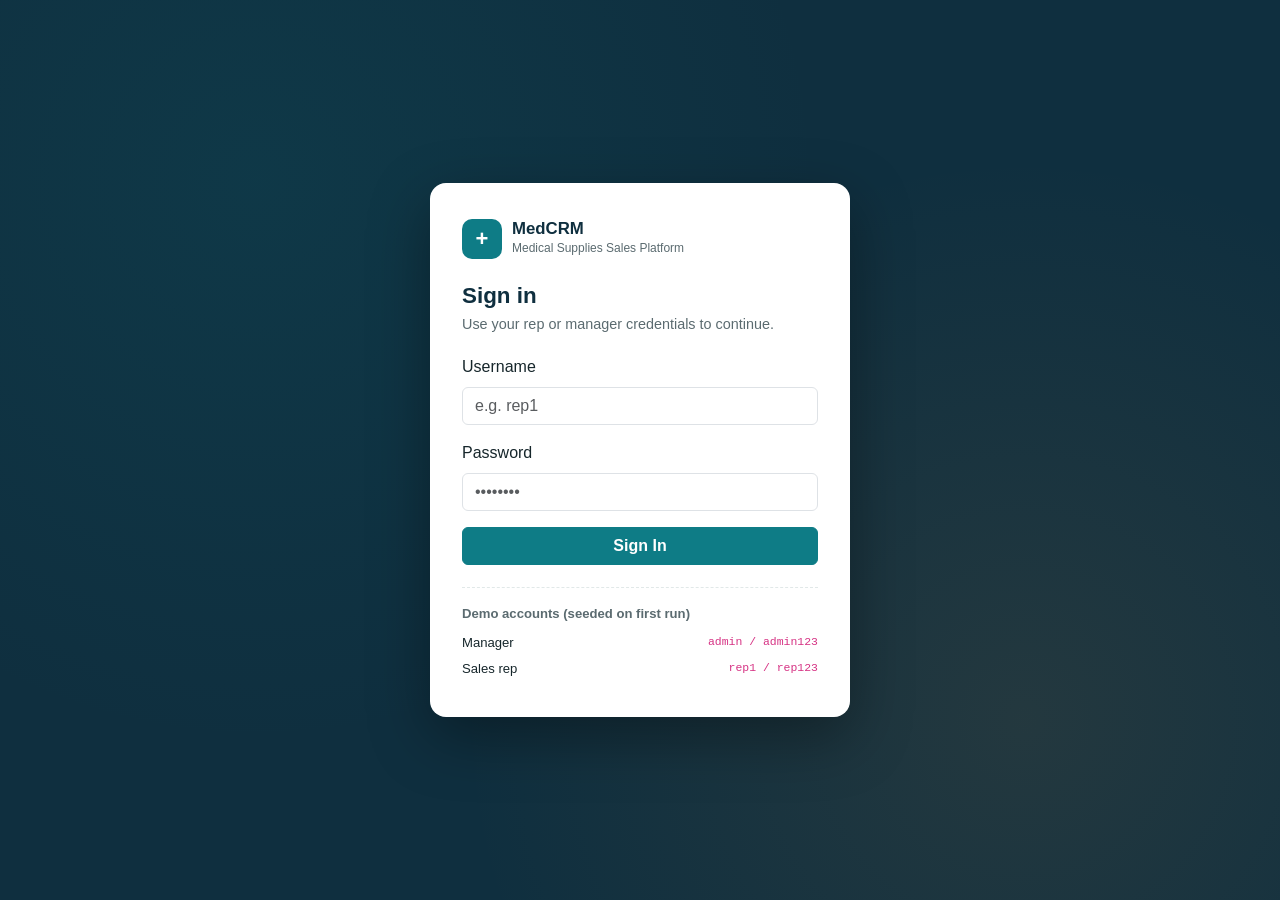
==== frontend/index.html @ 3f0e6839 "Fix repo structure: move files to root" ====
<!DOCTYPE html>
<html lang="en">
<head>
<meta charset="UTF-8" />
<meta name="viewport" content="width=device-width, initial-scale=1.0" />
<title>MedCRM | Sign In</title>
<link href="https://cdn.jsdelivr.net/npm/bootstrap@5.3.3/dist/css/bootstrap.min.css" rel="stylesheet">
<link rel="stylesheet" href="style.css">
</head>
<body class="auth-body">

  <div class="auth-wrap">
    <div class="auth-card">
      <div class="auth-brand">
        <div class="auth-brand-mark">+</div>
        <div>
          <div class="auth-brand-name">MedCRM</div>
          <div class="auth-brand-sub">Medical Supplies Sales Platform</div>
        </div>
      </div>

      <h1 class="auth-title">Sign in</h1>
      <p class="auth-subtitle">Use your rep or manager credentials to continue.</p>

      <form id="login-form" novalidate>
        <div class="mb-3">
          <label for="username" class="form-label">Username</label>
          <input type="text" class="form-control" id="username" placeholder="e.g. rep1" required autocomplete="username">
        </div>
        <div class="mb-3">
          <label for="password" class="form-label">Password</label>
          <input type="password" class="form-control" id="password" placeholder="••••••••" required autocomplete="current-password">
        </div>

        <div id="login-error" class="alert alert-danger py-2 d-none" role="alert"></div>

        <button type="submit" class="btn btn-brand w-100" id="login-btn">Sign In</button>
      </form>

      <div class="auth-demo">
        <div class="auth-demo-title">Demo accounts (seeded on first run)</div>
        <div class="auth-demo-row"><span>Manager</span><code>admin / admin123</code></div>
        <div class="auth-demo-row"><span>Sales rep</span><code>rep1 / rep123</code></div>
      </div>
    </div>
  </div>

<script src="app.js"></script>
<script>
  // Page-specific logic: handle the login form and redirect by role.
  document.getElementById('login-form').addEventListener('submit', async (e) => {
    e.preventDefault();
    const username = document.getElementById('username').value.trim();
    const password = document.getElementById('password').value;
    const errorBox = document.getElementById('login-error');
    const btn = document.getElementById('login-btn');

    errorBox.classList.add('d-none');
    btn.disabled = true;
    btn.textContent = 'Signing in...';

    try {
      const result = await MedCRM.login(username, password);
      // Redirect based on role returned from the backend JWT login response.
      if (result.role === 'admin') {
        window.location.href = 'admin_dashboard.html';
      } else {
        window.location.href = 'dashboard.html';
      }
    } catch (err) {
      errorBox.textContent = err.message || 'Login failed. Check your credentials.';
      errorBox.classList.remove('d-none');
    } finally {
      btn.disabled = false;
      btn.textContent = 'Sign In';
    }
  });

  // If already logged in, skip straight to the right dashboard.
  (function redirectIfLoggedIn() {
    const session = MedCRM.getSession();
    if (session) {
      window.location.href = session.role === 'admin' ? 'admin_dashboard.html' : 'dashboard.html';
    }
  })();
</script>
</body>
</html>
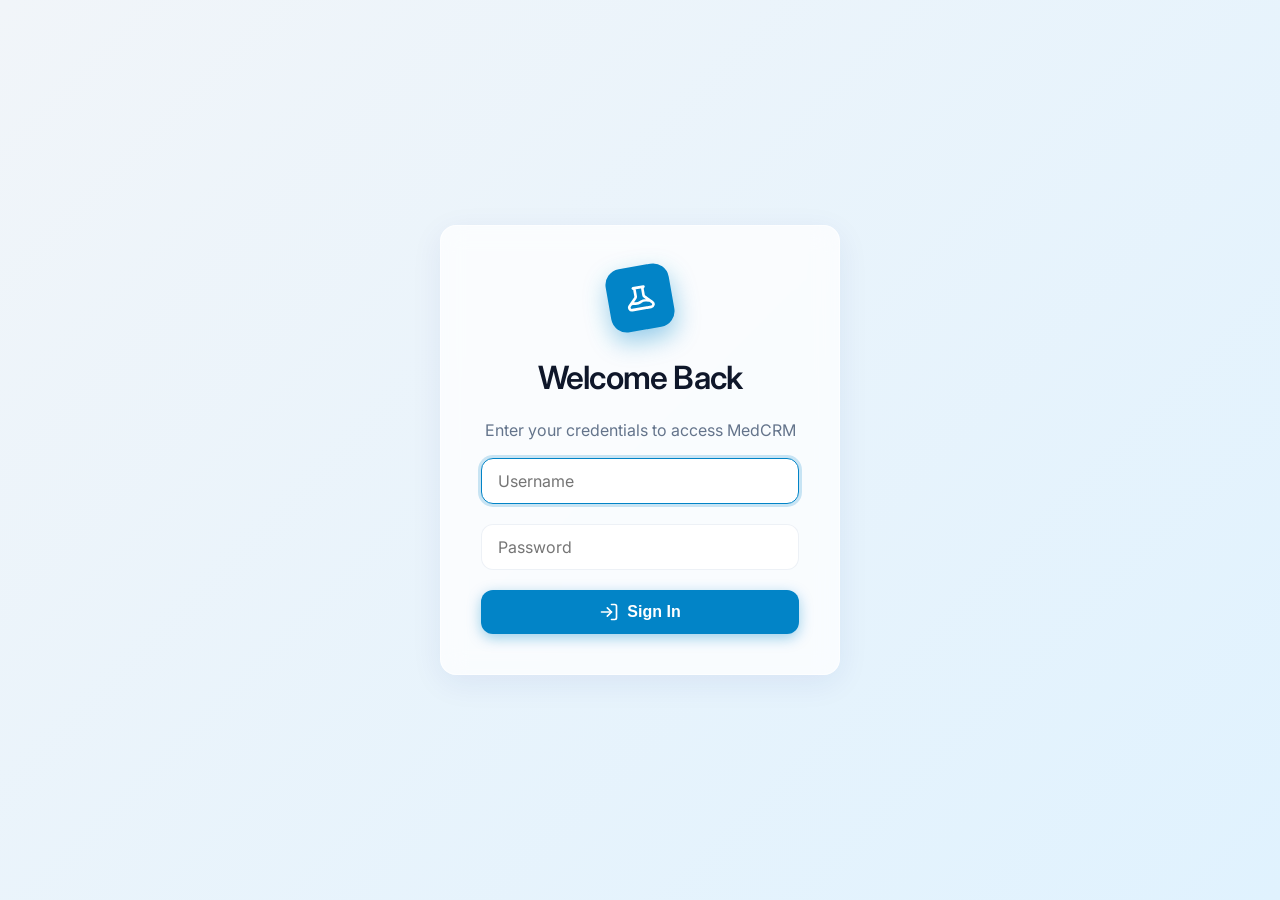
==== commit 693f2645: "Overhaul frontend with Premium Light Mode, FAB, and Bottom Nav" ====
--- a/frontend/index.html
+++ b/frontend/index.html
@@ -1,88 +1,43 @@
 <!DOCTYPE html>
 <html lang="en">
 <head>
-<meta charset="UTF-8" />
-<meta name="viewport" content="width=device-width, initial-scale=1.0" />
-<title>MedCRM | Sign In</title>
-<link href="https://cdn.jsdelivr.net/npm/bootstrap@5.3.3/dist/css/bootstrap.min.css" rel="stylesheet">
-<link rel="stylesheet" href="style.css">
+    <meta charset="UTF-8">
+    <meta name="viewport" content="width=device-width, initial-scale=1.0, maximum-scale=1.0, user-scalable=no">
+    <title>MedCRM - Login</title>
+    <link rel="stylesheet" href="style.css">
 </head>
-<body class="auth-body">
+<body>
+    <div class="login-wrapper">
+        <div class="login-card glass-panel">
+            <div class="login-logo">
+                <svg viewBox="0 0 24 24">
+                    <path stroke-linecap="round" stroke-linejoin="round" d="M19.428 15.428a2 2 0 00-1.022-.547l-2.387-.477a6 6 0 00-3.86.517l-.318.158a6 6 0 01-3.86.517L6.05 15.21a2 2 0 00-1.806.547M8 4h8l-1 1v5.172a2 2 0 00.586 1.414l5 5c1.26 1.26.367 3.414-1.415 3.414H4.828c-1.782 0-2.674-2.154-1.414-3.414l5-5A2 2 0 009 10.172V5L8 4z"></path>
+                </svg>
+            </div>
+            
+            <h1>Welcome Back</h1>
+            <p>Enter your credentials to access MedCRM</p>
 
-  <div class="auth-wrap">
-    <div class="auth-card">
-      <div class="auth-brand">
-        <div class="auth-brand-mark">+</div>
-        <div>
-          <div class="auth-brand-name">MedCRM</div>
-          <div class="auth-brand-sub">Medical Supplies Sales Platform</div>
+            <form id="loginForm">
+                <div class="form-group">
+                    <input type="text" id="username" placeholder="Username" required autofocus>
+                </div>
+                <div class="form-group">
+                    <input type="password" id="password" placeholder="Password" required>
+                </div>
+                <button type="submit" class="btn btn-primary" style="width: 100%;">
+                    <svg width="20" height="20" viewBox="0 0 24 24" fill="none" stroke="currentColor" stroke-width="2" stroke-linecap="round" stroke-linejoin="round">
+                        <path d="M15 3h4a2 2 0 0 1 2 2v14a2 2 0 0 1-2 2h-4"></path>
+                        <polyline points="10 17 15 12 10 7"></polyline>
+                        <line x1="15" y1="12" x2="3" y2="12"></line>
+                    </svg>
+                    Sign In
+                </button>
+            </form>
         </div>
-      </div>
-
-      <h1 class="auth-title">Sign in</h1>
-      <p class="auth-subtitle">Use your rep or manager credentials to continue.</p>
-
-      <form id="login-form" novalidate>
-        <div class="mb-3">
-          <label for="username" class="form-label">Username</label>
-          <input type="text" class="form-control" id="username" placeholder="e.g. rep1" required autocomplete="username">
-        </div>
-        <div class="mb-3">
-          <label for="password" class="form-label">Password</label>
-          <input type="password" class="form-control" id="password" placeholder="••••••••" required autocomplete="current-password">
-        </div>
-
-        <div id="login-error" class="alert alert-danger py-2 d-none" role="alert"></div>
-
-        <button type="submit" class="btn btn-brand w-100" id="login-btn">Sign In</button>
-      </form>
-
-      <div class="auth-demo">
-        <div class="auth-demo-title">Demo accounts (seeded on first run)</div>
-        <div class="auth-demo-row"><span>Manager</span><code>admin / admin123</code></div>
-        <div class="auth-demo-row"><span>Sales rep</span><code>rep1 / rep123</code></div>
-      </div>
     </div>
-  </div>
-
-<script src="app.js"></script>
-<script>
-  // Page-specific logic: handle the login form and redirect by role.
-  document.getElementById('login-form').addEventListener('submit', async (e) => {
-    e.preventDefault();
-    const username = document.getElementById('username').value.trim();
-    const password = document.getElementById('password').value;
-    const errorBox = document.getElementById('login-error');
-    const btn = document.getElementById('login-btn');
-
-    errorBox.classList.add('d-none');
-    btn.disabled = true;
-    btn.textContent = 'Signing in...';
-
-    try {
-      const result = await MedCRM.login(username, password);
-      // Redirect based on role returned from the backend JWT login response.
-      if (result.role === 'admin') {
-        window.location.href = 'admin_dashboard.html';
-      } else {
-        window.location.href = 'dashboard.html';
-      }
-    } catch (err) {
-      errorBox.textContent = err.message || 'Login failed. Check your credentials.';
-      errorBox.classList.remove('d-none');
-    } finally {
-      btn.disabled = false;
-      btn.textContent = 'Sign In';
-    }
-  });
-
-  // If already logged in, skip straight to the right dashboard.
-  (function redirectIfLoggedIn() {
-    const session = MedCRM.getSession();
-    if (session) {
-      window.location.href = session.role === 'admin' ? 'admin_dashboard.html' : 'dashboard.html';
-    }
-  })();
-</script>
+    
+    <div id="toast-container" class="toast-container"></div>
+    <script src="app.js"></script>
 </body>
 </html>
--- a/frontend/style.css
+++ b/frontend/style.css
@@ -0,0 +1,554 @@
+@import url('https://fonts.googleapis.com/css2?family=Inter:wght@300;400;500;600;700&display=swap');
+
+:root {
+  /* Medical Light Theme Colors */
+  --primary: #0284c7; /* Sky 600 */
+  --primary-hover: #0369a1; /* Sky 700 */
+  --secondary: #38bdf8; /* Sky 400 */
+  --accent-green: #10b981; /* Emerald 500 - for WhatsApp */
+  --accent-green-hover: #059669; /* Emerald 600 */
+  --accent-blue: #3b82f6; /* Blue 500 - for Call */
+  --accent-blue-hover: #2563eb; /* Blue 600 */
+  
+  --bg-body: #f1f5f9; /* Slate 100 */
+  --bg-surface: rgba(255, 255, 255, 0.75);
+  --bg-surface-solid: #ffffff;
+  
+  --text-main: #0f172a; /* Slate 900 */
+  --text-muted: #64748b; /* Slate 500 */
+  --border-color: rgba(226, 232, 240, 0.6); /* Slate 200 translucent */
+  
+  --shadow-sm: 0 1px 2px 0 rgba(0, 0, 0, 0.05);
+  --shadow-md: 0 4px 6px -1px rgba(0, 0, 0, 0.1), 0 2px 4px -1px rgba(0, 0, 0, 0.06);
+  --shadow-lg: 0 10px 15px -3px rgba(0, 0, 0, 0.1), 0 4px 6px -2px rgba(0, 0, 0, 0.05);
+  --shadow-glass: 0 8px 32px 0 rgba(31, 38, 135, 0.07);
+  
+  --radius-md: 12px;
+  --radius-lg: 16px;
+  --radius-full: 9999px;
+  
+  --transition: all 0.3s cubic-bezier(0.4, 0, 0.2, 1);
+}
+
+* {
+  box-sizing: border-box;
+  margin: 0;
+  padding: 0;
+}
+
+body {
+  font-family: 'Inter', sans-serif;
+  background-color: var(--bg-body);
+  color: var(--text-main);
+  line-height: 1.5;
+  -webkit-font-smoothing: antialiased;
+  /* subtle animated gradient background for premium feel */
+  background: linear-gradient(135deg, #f1f5f9 0%, #e0f2fe 100%);
+  background-attachment: fixed;
+  min-height: 100vh;
+}
+
+/* Glassmorphism Utilities */
+.glass-panel {
+  background: var(--bg-surface);
+  backdrop-filter: blur(12px);
+  -webkit-backdrop-filter: blur(12px);
+  border: 1px solid rgba(255, 255, 255, 0.6);
+  box-shadow: var(--shadow-glass);
+  border-radius: var(--radius-lg);
+}
+
+.container {
+  max-width: 1200px;
+  margin: 0 auto;
+  padding: 20px;
+  padding-bottom: 80px; /* Space for bottom nav */
+}
+
+/* Typography */
+h1, h2, h3 {
+  font-weight: 600;
+  color: var(--text-main);
+  margin-bottom: 1rem;
+}
+
+h1 { font-size: 2rem; letter-spacing: -0.025em; }
+h2 { font-size: 1.5rem; }
+
+p { color: var(--text-muted); margin-bottom: 1rem; }
+
+/* Layouts */
+.header {
+  display: flex;
+  justify-content: space-between;
+  align-items: center;
+  padding: 16px 20px;
+  margin-bottom: 30px;
+  position: sticky;
+  top: 10px;
+  z-index: 100;
+}
+
+/* Forms & Inputs */
+.form-group {
+  margin-bottom: 1.25rem;
+  position: relative;
+}
+
+.form-group label {
+  display: block;
+  font-size: 0.875rem;
+  font-weight: 500;
+  margin-bottom: 0.5rem;
+  color: var(--text-main);
+}
+
+input, select, textarea {
+  width: 100%;
+  padding: 12px 16px;
+  border: 1px solid var(--border-color);
+  border-radius: var(--radius-md);
+  background-color: rgba(255, 255, 255, 0.9);
+  color: var(--text-main);
+  font-family: inherit;
+  font-size: 1rem;
+  transition: var(--transition);
+}
+
+input:focus, select:focus, textarea:focus {
+  outline: none;
+  border-color: var(--primary);
+  box-shadow: 0 0 0 3px rgba(2, 132, 199, 0.2);
+  background-color: #fff;
+}
+
+/* Buttons */
+.btn {
+  display: inline-flex;
+  align-items: center;
+  justify-content: center;
+  padding: 12px 24px;
+  border: none;
+  border-radius: var(--radius-md);
+  font-weight: 600;
+  font-size: 1rem;
+  cursor: pointer;
+  transition: var(--transition);
+  text-decoration: none;
+  gap: 8px;
+}
+
+.btn-primary {
+  background-color: var(--primary);
+  color: white;
+  box-shadow: 0 4px 14px 0 rgba(2, 132, 199, 0.39);
+}
+
+.btn-primary:hover {
+  background-color: var(--primary-hover);
+  transform: translateY(-1px);
+  box-shadow: 0 6px 20px rgba(2, 132, 199, 0.4);
+}
+
+.btn-secondary {
+  background-color: white;
+  color: var(--text-main);
+  border: 1px solid var(--border-color);
+}
+
+.btn-secondary:hover {
+  background-color: #f8fafc;
+}
+
+.btn-danger {
+  background-color: #ef4444;
+  color: white;
+}
+
+/* Quick Action Buttons for Leads */
+.action-btn {
+  padding: 8px 16px;
+  border-radius: var(--radius-full);
+  font-size: 0.875rem;
+  font-weight: 500;
+  border: none;
+  display: inline-flex;
+  align-items: center;
+  gap: 6px;
+  cursor: pointer;
+  transition: var(--transition);
+  color: white;
+  text-decoration: none;
+}
+
+.action-btn.whatsapp {
+  background-color: var(--accent-green);
+  box-shadow: 0 4px 14px 0 rgba(16, 185, 129, 0.39);
+}
+.action-btn.whatsapp:hover { background-color: var(--accent-green-hover); transform: scale(1.05); }
+
+.action-btn.call {
+  background-color: var(--accent-blue);
+  box-shadow: 0 4px 14px 0 rgba(59, 130, 246, 0.39);
+}
+.action-btn.call:hover { background-color: var(--accent-blue-hover); transform: scale(1.05); }
+
+/* Lead Cards (Mobile First) */
+.leads-grid {
+  display: grid;
+  grid-template-columns: repeat(auto-fill, minmax(300px, 1fr));
+  gap: 20px;
+}
+
+.lead-card {
+  padding: 20px;
+  transition: var(--transition);
+  position: relative;
+  overflow: hidden;
+  display: flex;
+  flex-direction: column;
+}
+
+.lead-card:hover {
+  transform: translateY(-4px);
+  box-shadow: var(--shadow-lg);
+}
+
+.lead-card-header {
+  display: flex;
+  justify-content: space-between;
+  align-items: flex-start;
+  margin-bottom: 12px;
+}
+
+.lead-name {
+  font-size: 1.125rem;
+  font-weight: 600;
+  color: var(--text-main);
+  margin-bottom: 4px;
+}
+
+.lead-meta {
+  font-size: 0.75rem;
+  color: var(--text-muted);
+  display: flex;
+  gap: 8px;
+  align-items: center;
+}
+
+.badge {
+  padding: 4px 8px;
+  border-radius: var(--radius-full);
+  font-size: 0.7rem;
+  font-weight: 600;
+  text-transform: uppercase;
+  letter-spacing: 0.05em;
+}
+
+.badge.new { background-color: #dbeafe; color: #1e40af; }
+.badge.contacted { background-color: #fef3c7; color: #b45309; }
+
+.lead-actions {
+  display: flex;
+  gap: 10px;
+  margin-top: auto;
+  padding-top: 16px;
+  border-top: 1px solid var(--border-color);
+}
+
+/* Floating Action Button (FAB) */
+.fab {
+  position: fixed;
+  bottom: 80px;
+  right: 20px;
+  width: 60px;
+  height: 60px;
+  border-radius: 50%;
+  background-color: var(--primary);
+  color: white;
+  display: flex;
+  align-items: center;
+  justify-content: center;
+  font-size: 24px;
+  box-shadow: 0 10px 25px rgba(2, 132, 199, 0.5);
+  cursor: pointer;
+  transition: var(--transition);
+  z-index: 1000;
+  border: none;
+}
+
+.fab:hover {
+  transform: scale(1.1) rotate(90deg);
+}
+
+/* Bottom Navigation */
+.bottom-nav {
+  position: fixed;
+  bottom: 0;
+  left: 0;
+  right: 0;
+  background: var(--bg-surface-solid);
+  display: flex;
+  justify-content: space-around;
+  padding: 12px 0;
+  box-shadow: 0 -4px 20px rgba(0,0,0,0.05);
+  z-index: 999;
+  border-top: 1px solid var(--border-color);
+}
+
+.nav-item {
+  display: flex;
+  flex-direction: column;
+  align-items: center;
+  color: var(--text-muted);
+  text-decoration: none;
+  font-size: 0.75rem;
+  font-weight: 500;
+  gap: 4px;
+  transition: var(--transition);
+  background: none;
+  border: none;
+  cursor: pointer;
+}
+
+.nav-item svg {
+  width: 24px;
+  height: 24px;
+  stroke-width: 2;
+  fill: none;
+  stroke: currentColor;
+}
+
+.nav-item.active {
+  color: var(--primary);
+}
+
+.nav-item:hover {
+  color: var(--primary-hover);
+}
+
+/* Toast Notifications */
+.toast-container {
+  position: fixed;
+  top: 20px;
+  right: 20px;
+  display: flex;
+  flex-direction: column;
+  gap: 10px;
+  z-index: 9999;
+}
+
+.toast {
+  background: white;
+  color: var(--text-main);
+  padding: 16px 24px;
+  border-radius: var(--radius-md);
+  box-shadow: var(--shadow-lg);
+  display: flex;
+  align-items: center;
+  gap: 12px;
+  transform: translateX(120%);
+  animation: slideIn 0.3s forwards cubic-bezier(0.175, 0.885, 0.32, 1.275);
+  border-left: 4px solid var(--primary);
+}
+
+.toast.success { border-left-color: var(--accent-green); }
+.toast.error { border-left-color: #ef4444; }
+
+@keyframes slideIn {
+  to { transform: translateX(0); }
+}
+
+@keyframes slideOut {
+  to { transform: translateX(120%); opacity: 0; }
+}
+
+/* Skeleton Loaders */
+.skeleton {
+  background: linear-gradient(90deg, #e2e8f0 25%, #f1f5f9 50%, #e2e8f0 75%);
+  background-size: 200% 100%;
+  animation: loading 1.5s infinite;
+  border-radius: 4px;
+}
+
+.skeleton-text { height: 16px; margin-bottom: 8px; width: 100%; }
+.skeleton-text.short { width: 60%; }
+.skeleton-avatar { width: 40px; height: 40px; border-radius: 50%; }
+
+@keyframes loading {
+  0% { background-position: 200% 0; }
+  100% { background-position: -200% 0; }
+}
+
+/* Modals */
+.modal-overlay {
+  position: fixed;
+  top: 0; left: 0; right: 0; bottom: 0;
+  background: rgba(15, 23, 42, 0.4);
+  backdrop-filter: blur(4px);
+  display: flex;
+  align-items: center;
+  justify-content: center;
+  z-index: 2000;
+  opacity: 0;
+  pointer-events: none;
+  transition: var(--transition);
+}
+
+.modal-overlay.active {
+  opacity: 1;
+  pointer-events: auto;
+}
+
+.modal-content {
+  background: white;
+  width: 90%;
+  max-width: 500px;
+  border-radius: var(--radius-lg);
+  padding: 30px;
+  box-shadow: var(--shadow-lg);
+  transform: translateY(20px) scale(0.95);
+  transition: var(--transition);
+  max-height: 90vh;
+  overflow-y: auto;
+}
+
+.modal-overlay.active .modal-content {
+  transform: translateY(0) scale(1);
+}
+
+.modal-header {
+  display: flex;
+  justify-content: space-between;
+  align-items: center;
+  margin-bottom: 20px;
+}
+
+.close-btn {
+  background: none;
+  border: none;
+  font-size: 1.5rem;
+  color: var(--text-muted);
+  cursor: pointer;
+}
+
+/* Tables for Admin */
+.table-container {
+  overflow-x: auto;
+  border-radius: var(--radius-md);
+  box-shadow: var(--shadow-sm);
+  background: white;
+  margin-bottom: 20px;
+}
+
+table {
+  width: 100%;
+  border-collapse: collapse;
+  text-align: left;
+}
+
+th, td {
+  padding: 16px;
+  border-bottom: 1px solid var(--border-color);
+}
+
+th {
+  background-color: #f8fafc;
+  font-weight: 600;
+  color: var(--text-muted);
+  font-size: 0.875rem;
+  text-transform: uppercase;
+  letter-spacing: 0.05em;
+}
+
+tbody tr:hover {
+  background-color: #f1f5f9;
+}
+
+/* Chat AI */
+.chat-window {
+  height: 300px;
+  overflow-y: auto;
+  border: 1px solid var(--border-color);
+  border-radius: var(--radius-md);
+  padding: 16px;
+  margin-bottom: 16px;
+  background: #f8fafc;
+  display: flex;
+  flex-direction: column;
+  gap: 12px;
+}
+
+.chat-msg {
+  padding: 10px 14px;
+  border-radius: var(--radius-md);
+  max-width: 80%;
+  font-size: 0.9rem;
+}
+
+.chat-msg.user {
+  background: var(--primary);
+  color: white;
+  align-self: flex-end;
+  border-bottom-right-radius: 4px;
+}
+
+.chat-msg.ai {
+  background: white;
+  border: 1px solid var(--border-color);
+  color: var(--text-main);
+  align-self: flex-start;
+  border-bottom-left-radius: 4px;
+}
+
+/* Login Page Specific */
+.login-wrapper {
+  display: flex;
+  align-items: center;
+  justify-content: center;
+  min-height: 100vh;
+  padding: 20px;
+}
+
+.login-card {
+  width: 100%;
+  max-width: 400px;
+  padding: 40px;
+  text-align: center;
+}
+
+.login-logo {
+  width: 64px;
+  height: 64px;
+  background: var(--primary);
+  border-radius: 16px;
+  display: flex;
+  align-items: center;
+  justify-content: center;
+  margin: 0 auto 24px;
+  color: white;
+  transform: rotate(-10deg);
+  box-shadow: 0 10px 25px rgba(2, 132, 199, 0.4);
+}
+
+.login-logo svg {
+  width: 32px;
+  height: 32px;
+  fill: none;
+  stroke: currentColor;
+  stroke-width: 2;
+}
+
+/* Hide admin links by default in dashboard */
+.admin-only {
+  display: none !important;
+}
+
+/* Mobile specific fixes */
+@media (max-width: 600px) {
+  .header {
+    flex-direction: column;
+    gap: 10px;
+    align-items: flex-start;
+  }
+}
